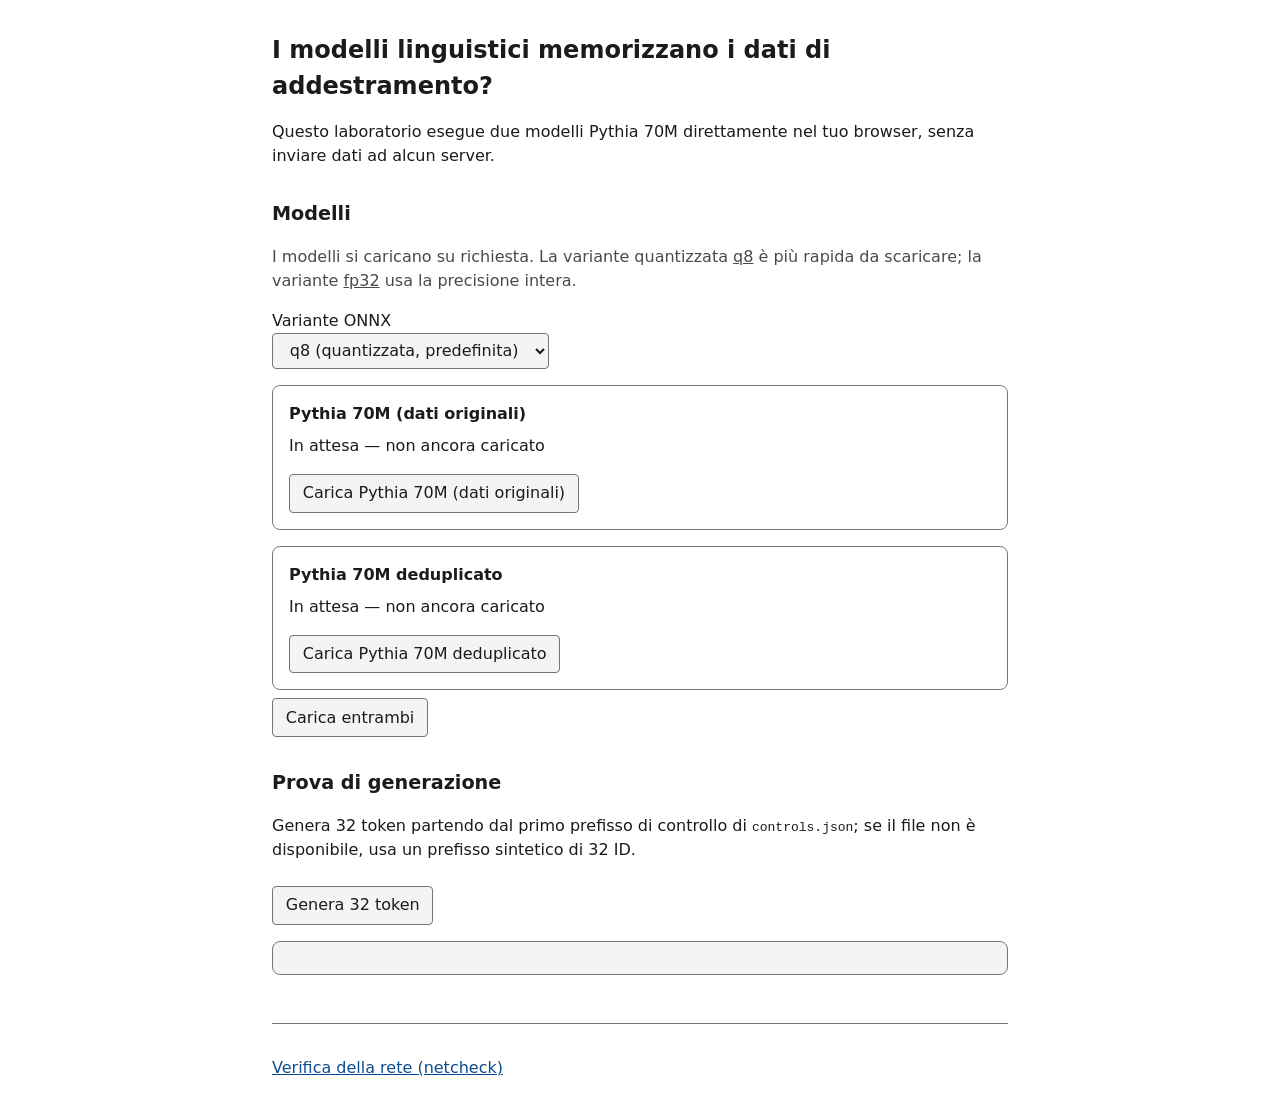
==== site/index.html @ d727bb98 "Aggiunge scheletro della webapp, moduli e caricamento dei modelli Co-authored-by: monaripietro <mona" ====
<!doctype html>
<html lang="it">
<head>
  <meta charset="utf-8">
  <meta name="viewport" content="width=device-width, initial-scale=1">
  <title>Lab estrazione dati di addestramento</title>
  <link rel="stylesheet" href="style.css">
  <script type="module" src="app.js"></script>
</head>
<body>
  <header>
    <h1>I modelli linguistici memorizzano i dati di addestramento?</h1>
    <p>
      Questo laboratorio esegue due modelli Pythia 70M direttamente nel tuo
      browser, senza inviare dati ad alcun server.
    </p>
  </header>
  <main>
    <section aria-labelledby="models-title">
      <h2 id="models-title">Modelli</h2>
      <p class="hint">
        I modelli si caricano su richiesta. La variante quantizzata
        <abbr title="quantizzazione a 8 bit">q8</abbr> è più rapida da scaricare;
        la variante <abbr title="virgola mobile a 32 bit">fp32</abbr> usa la
        precisione intera.
      </p>
      <label for="variant">Variante ONNX</label>
      <select id="variant">
        <option value="q8" selected>q8 (quantizzata, predefinita)</option>
        <option value="fp32">fp32 (precisione intera)</option>
      </select>
      <div id="model-cards"></div>
      <button id="load-both" type="button">Carica entrambi</button>
    </section>
    <section aria-labelledby="debug-title">
      <h2 id="debug-title">Prova di generazione</h2>
      <p>
        Genera 32 token partendo dal primo prefisso di controllo di
        <code>controls.json</code>; se il file non è disponibile, usa un
        prefisso sintetico di 32 ID.
      </p>
      <button id="debug-generate" type="button">Genera 32 token</button>
      <output id="debug-output" for="debug-generate" aria-live="polite"></output>
    </section>
  </main>
  <footer>
    <p><a href="netcheck.html">Verifica della rete (netcheck)</a></p>
  </footer>
</body>
</html>
---- site/style.css ----
:root {
  color-scheme: light;
  --text: #1b1b1b;
  --muted: #4a4a4a;
  --background: #ffffff;
  --surface: #f4f4f4;
  --accent: #0d4d8c;
  --border: #767676;
}

* {
  box-sizing: border-box;
}

body {
  margin: 0 auto;
  max-width: 48rem;
  padding: 1rem;
  color: var(--text);
  background: var(--background);
  font-family: system-ui, sans-serif;
  line-height: 1.5;
}

h1 {
  font-size: 1.5rem;
}

h2 {
  font-size: 1.2rem;
  margin-top: 2rem;
}

a {
  color: var(--accent);
}

abbr {
  text-decoration: underline;
}

.hint {
  color: var(--muted);
}

label {
  display: block;
  margin-top: 1rem;
}

select,
button {
  font: inherit;
  padding: 0.4rem 0.8rem;
  border: 1px solid var(--border);
  border-radius: 0.25rem;
  background: var(--surface);
  color: var(--text);
}

button {
  cursor: pointer;
  margin-top: 0.5rem;
}

button:focus-visible,
select:focus-visible,
a:focus-visible {
  outline: 3px solid var(--accent);
  outline-offset: 2px;
}

button:disabled {
  cursor: not-allowed;
  opacity: 0.6;
}

#model-cards {
  display: grid;
  gap: 1rem;
  margin-top: 1rem;
}

.model-card {
  border: 1px solid var(--border);
  border-radius: 0.5rem;
  padding: 1rem;
}

.model-card h3 {
  margin: 0 0 0.5rem;
  font-size: 1rem;
}

.model-status {
  min-height: 1.5em;
  margin: 0 0 0.5rem;
}

.model-status.is-error {
  font-weight: bold;
}

#debug-output {
  display: block;
  margin-top: 1rem;
  padding: 1rem;
  border: 1px solid var(--border);
  border-radius: 0.5rem;
  background: var(--surface);
  white-space: pre-wrap;
  overflow-wrap: anywhere;
}

footer {
  margin-top: 3rem;
  border-top: 1px solid var(--border);
  padding-top: 1rem;
}
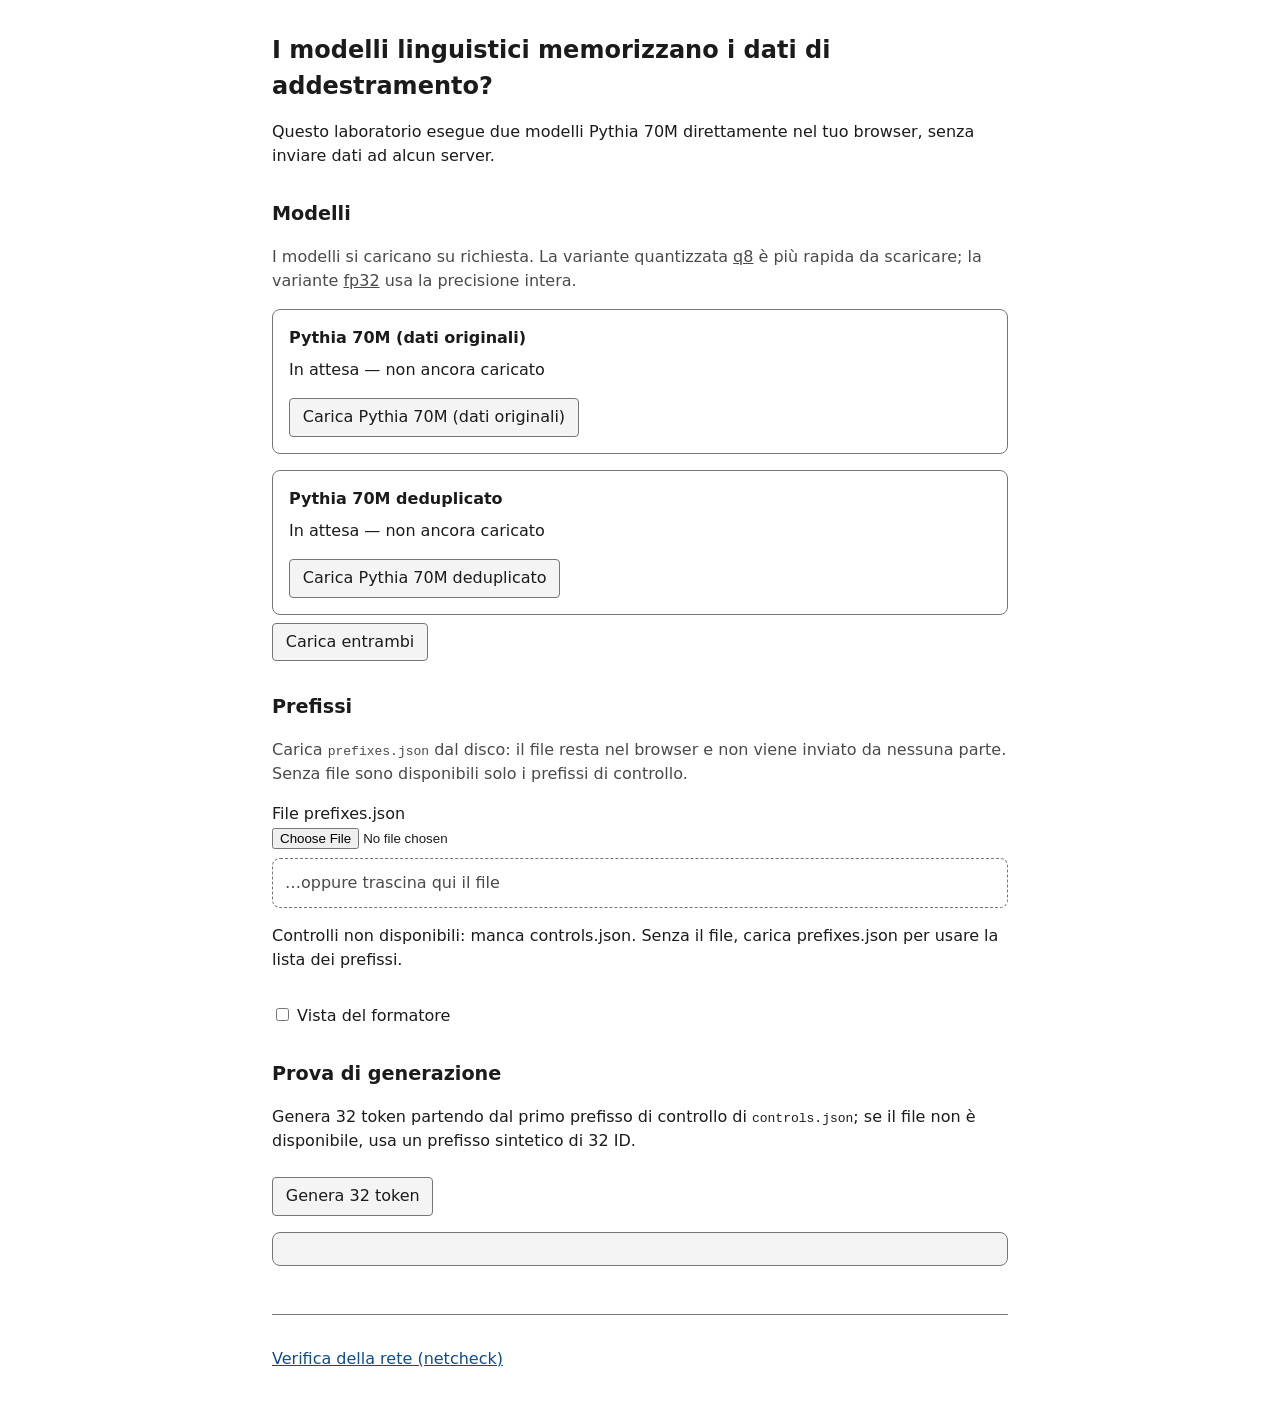
==== commit 18953c0c: "Aggiunge il caricamento dei prefissi, l'elenco unico e la vista del formatore Co-authored-by: monari" ====
--- a/site/index.html
+++ b/site/index.html
@@ -24,13 +24,35 @@
         la variante <abbr title="virgola mobile a 32 bit">fp32</abbr> usa la
         precisione intera.
       </p>
-      <label for="variant">Variante ONNX</label>
-      <select id="variant">
-        <option value="q8" selected>q8 (quantizzata, predefinita)</option>
-        <option value="fp32">fp32 (precisione intera)</option>
-      </select>
       <div id="model-cards"></div>
       <button id="load-both" type="button">Carica entrambi</button>
+    </section>
+    <section aria-labelledby="prefixes-title">
+      <h2 id="prefixes-title">Prefissi</h2>
+      <p class="hint">
+        Carica <code>prefixes.json</code> dal disco: il file resta nel browser
+        e non viene inviato da nessuna parte. Senza file sono disponibili solo
+        i prefissi di controllo.
+      </p>
+      <label for="prefix-file">File prefixes.json</label>
+      <input type="file" id="prefix-file" accept=".json,application/json">
+      <p id="prefix-dropzone" aria-hidden="true">
+        …oppure trascina qui il file
+      </p>
+      <p id="prefix-status" role="status"></p>
+      <ul id="prefix-list"></ul>
+      <p>
+        <label>
+          <input type="checkbox" id="trainer-view"> Vista del formatore
+        </label>
+      </p>
+      <div id="trainer-tools" hidden>
+        <label for="variant">Variante ONNX</label>
+        <select id="variant">
+          <option value="q8" selected>q8 (quantizzata, predefinita)</option>
+          <option value="fp32">fp32 (precisione intera)</option>
+        </select>
+      </div>
     </section>
     <section aria-labelledby="debug-title">
       <h2 id="debug-title">Prova di generazione</h2>
--- a/site/style.css
+++ b/site/style.css
@@ -117,3 +117,54 @@
   border-top: 1px solid var(--border);
   padding-top: 1rem;
 }
+
+#prefix-dropzone {
+  margin: 0.5rem 0;
+  padding: 0.75rem;
+  border: 1px dashed var(--border);
+  border-radius: 0.5rem;
+  color: var(--muted);
+}
+
+#prefix-dropzone.is-dragging {
+  border-color: var(--accent);
+  color: var(--text);
+}
+
+#prefix-list {
+  list-style: none;
+  margin: 1rem 0;
+  padding: 0;
+  display: grid;
+  gap: 0.5rem;
+}
+
+.prefix-item {
+  border: 1px solid var(--border);
+  border-radius: 0.5rem;
+  padding: 0.5rem 0.75rem;
+}
+
+.trainer-details {
+  margin: 0.5rem 0 0;
+  display: grid;
+  gap: 0.25rem;
+}
+
+.trainer-details div {
+  display: flex;
+  gap: 0.5rem;
+}
+
+.trainer-details dt {
+  color: var(--muted);
+  min-width: 11rem;
+}
+
+.trainer-details dd {
+  margin: 0;
+}
+
+#trainer-tools {
+  margin-top: 1rem;
+}
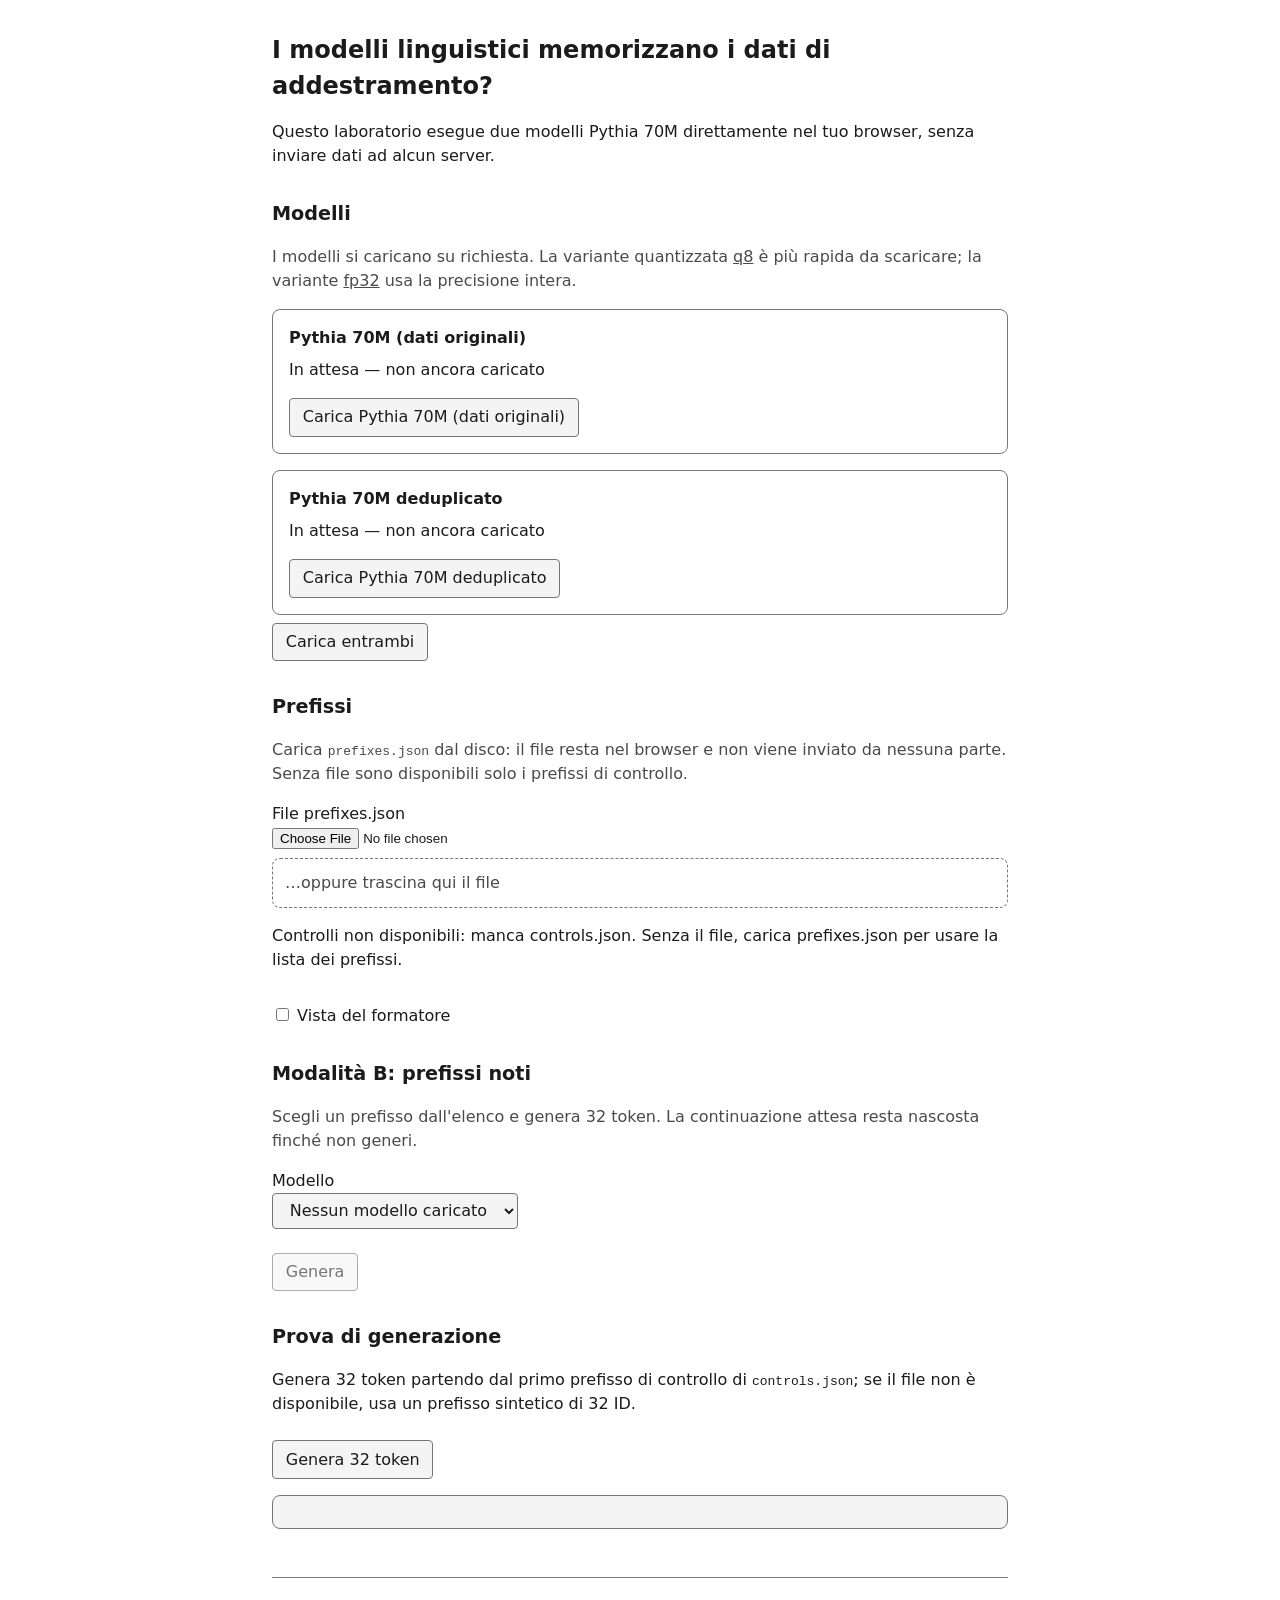
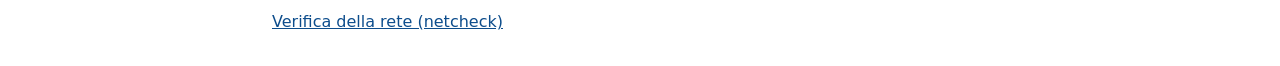
==== commit ad04e14b: "Aggiunge l'interfaccia della modalità B con evidenziazione per token Co-authored-by: monaripietro <m" ====
--- a/site/index.html
+++ b/site/index.html
@@ -54,6 +54,34 @@
         </select>
       </div>
     </section>
+    <section aria-labelledby="mode-b-title">
+      <h2 id="mode-b-title">Modalità B: prefissi noti</h2>
+      <p class="hint">
+        Scegli un prefisso dall'elenco e genera 32 token. La continuazione
+        attesa resta nascosta finché non generi.
+      </p>
+      <label for="b-model">Modello</label>
+      <select id="b-model">
+        <option value="">Nessun modello caricato</option>
+      </select>
+      <p>
+        <button id="b-generate" type="button" disabled>Genera</button>
+      </p>
+      <p id="b-status" role="status"></p>
+      <div id="b-result" hidden>
+        <p id="b-summary" class="b-summary"></p>
+        <div class="b-columns">
+          <div>
+            <h3>Atteso</h3>
+            <ol id="b-expected" class="token-list"></ol>
+          </div>
+          <div>
+            <h3>Generato</h3>
+            <ol id="b-generated" class="token-list"></ol>
+          </div>
+        </div>
+      </div>
+    </section>
     <section aria-labelledby="debug-title">
       <h2 id="debug-title">Prova di generazione</h2>
       <p>
--- a/site/style.css
+++ b/site/style.css
@@ -168,3 +168,70 @@
 #trainer-tools {
   margin-top: 1rem;
 }
+
+.prefix-item-button {
+  display: block;
+  width: 100%;
+  text-align: left;
+  font: inherit;
+  padding: 0.4rem 0.6rem;
+  border: 1px solid var(--border);
+  border-radius: 0.5rem;
+  background: var(--surface);
+  color: var(--text);
+  cursor: pointer;
+  margin-top: 0;
+}
+
+.prefix-item-button .prefix-preview {
+  display: block;
+  color: var(--muted);
+  overflow-wrap: anywhere;
+}
+
+.prefix-item-button.is-selected {
+  border-color: var(--accent);
+  box-shadow: inset 0 0 0 1px var(--accent);
+}
+
+.b-summary {
+  font-weight: bold;
+}
+
+.b-columns {
+  display: grid;
+  grid-template-columns: 1fr 1fr;
+  gap: 1rem;
+}
+
+.b-columns h3 {
+  font-size: 1rem;
+  margin: 0.5rem 0;
+}
+
+.token-list {
+  list-style: none;
+  margin: 0;
+  padding: 0;
+  display: flex;
+  flex-wrap: wrap;
+  gap: 0.25rem;
+}
+
+.token-list li {
+  padding: 0.1rem 0.25rem;
+  border-radius: 0.25rem;
+  border: 1px solid var(--border);
+}
+
+.token-list .token-different {
+  border-style: solid;
+  text-decoration: underline;
+  font-weight: bold;
+}
+
+@media (max-width: 40rem) {
+  .b-columns {
+    grid-template-columns: 1fr;
+  }
+}
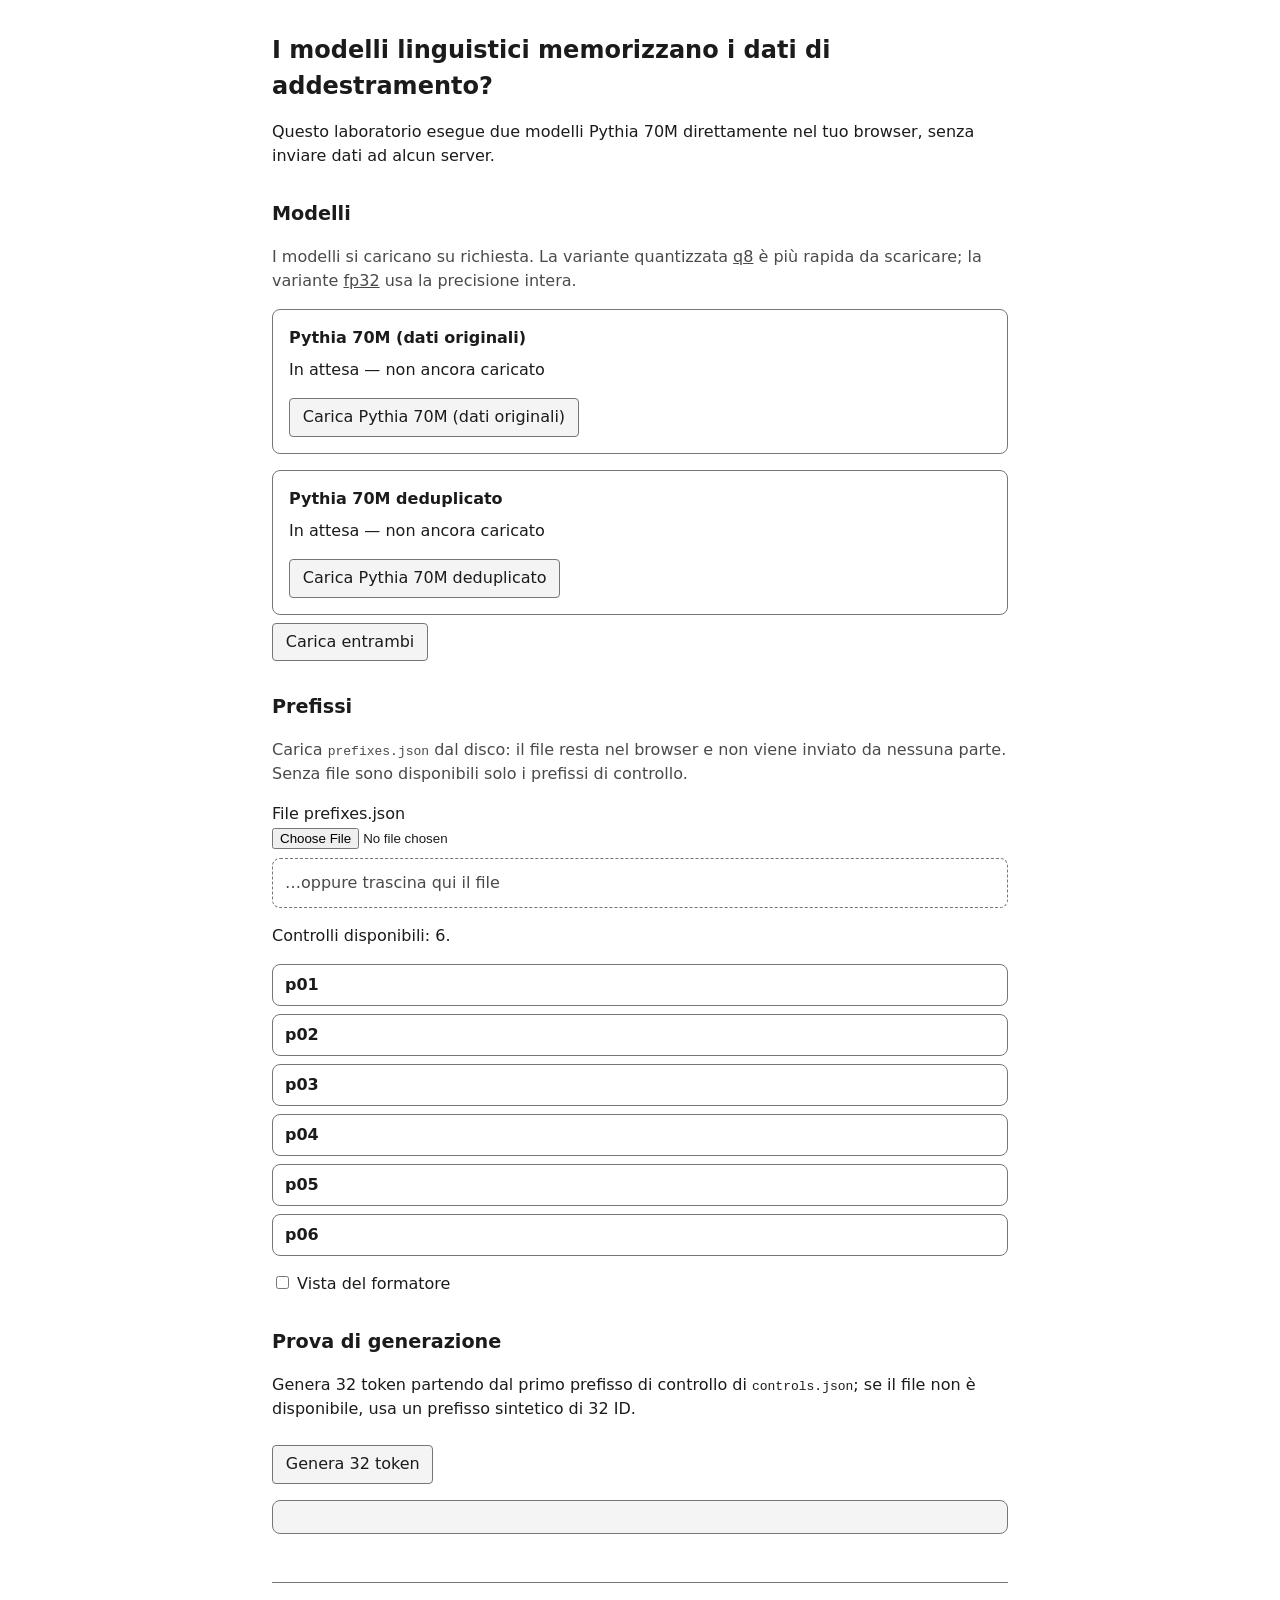
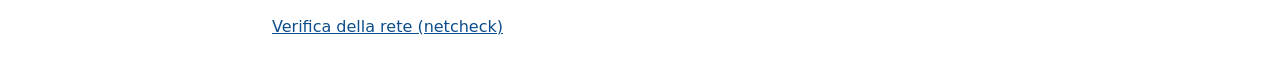
==== commit a25e8bc4: "Merge pull request #52 from monaripietro/feat/S2-prefissi S2-B: caricamento e validazione dei prefis" ====
--- a/site/index.html
+++ b/site/index.html
@@ -54,34 +54,6 @@
         </select>
       </div>
     </section>
-    <section aria-labelledby="mode-b-title">
-      <h2 id="mode-b-title">Modalità B: prefissi noti</h2>
-      <p class="hint">
-        Scegli un prefisso dall'elenco e genera 32 token. La continuazione
-        attesa resta nascosta finché non generi.
-      </p>
-      <label for="b-model">Modello</label>
-      <select id="b-model">
-        <option value="">Nessun modello caricato</option>
-      </select>
-      <p>
-        <button id="b-generate" type="button" disabled>Genera</button>
-      </p>
-      <p id="b-status" role="status"></p>
-      <div id="b-result" hidden>
-        <p id="b-summary" class="b-summary"></p>
-        <div class="b-columns">
-          <div>
-            <h3>Atteso</h3>
-            <ol id="b-expected" class="token-list"></ol>
-          </div>
-          <div>
-            <h3>Generato</h3>
-            <ol id="b-generated" class="token-list"></ol>
-          </div>
-        </div>
-      </div>
-    </section>
     <section aria-labelledby="debug-title">
       <h2 id="debug-title">Prova di generazione</h2>
       <p>
--- a/site/style.css
+++ b/site/style.css
@@ -168,70 +168,3 @@
 #trainer-tools {
   margin-top: 1rem;
 }
-
-.prefix-item-button {
-  display: block;
-  width: 100%;
-  text-align: left;
-  font: inherit;
-  padding: 0.4rem 0.6rem;
-  border: 1px solid var(--border);
-  border-radius: 0.5rem;
-  background: var(--surface);
-  color: var(--text);
-  cursor: pointer;
-  margin-top: 0;
-}
-
-.prefix-item-button .prefix-preview {
-  display: block;
-  color: var(--muted);
-  overflow-wrap: anywhere;
-}
-
-.prefix-item-button.is-selected {
-  border-color: var(--accent);
-  box-shadow: inset 0 0 0 1px var(--accent);
-}
-
-.b-summary {
-  font-weight: bold;
-}
-
-.b-columns {
-  display: grid;
-  grid-template-columns: 1fr 1fr;
-  gap: 1rem;
-}
-
-.b-columns h3 {
-  font-size: 1rem;
-  margin: 0.5rem 0;
-}
-
-.token-list {
-  list-style: none;
-  margin: 0;
-  padding: 0;
-  display: flex;
-  flex-wrap: wrap;
-  gap: 0.25rem;
-}
-
-.token-list li {
-  padding: 0.1rem 0.25rem;
-  border-radius: 0.25rem;
-  border: 1px solid var(--border);
-}
-
-.token-list .token-different {
-  border-style: solid;
-  text-decoration: underline;
-  font-weight: bold;
-}
-
-@media (max-width: 40rem) {
-  .b-columns {
-    grid-template-columns: 1fr;
-  }
-}
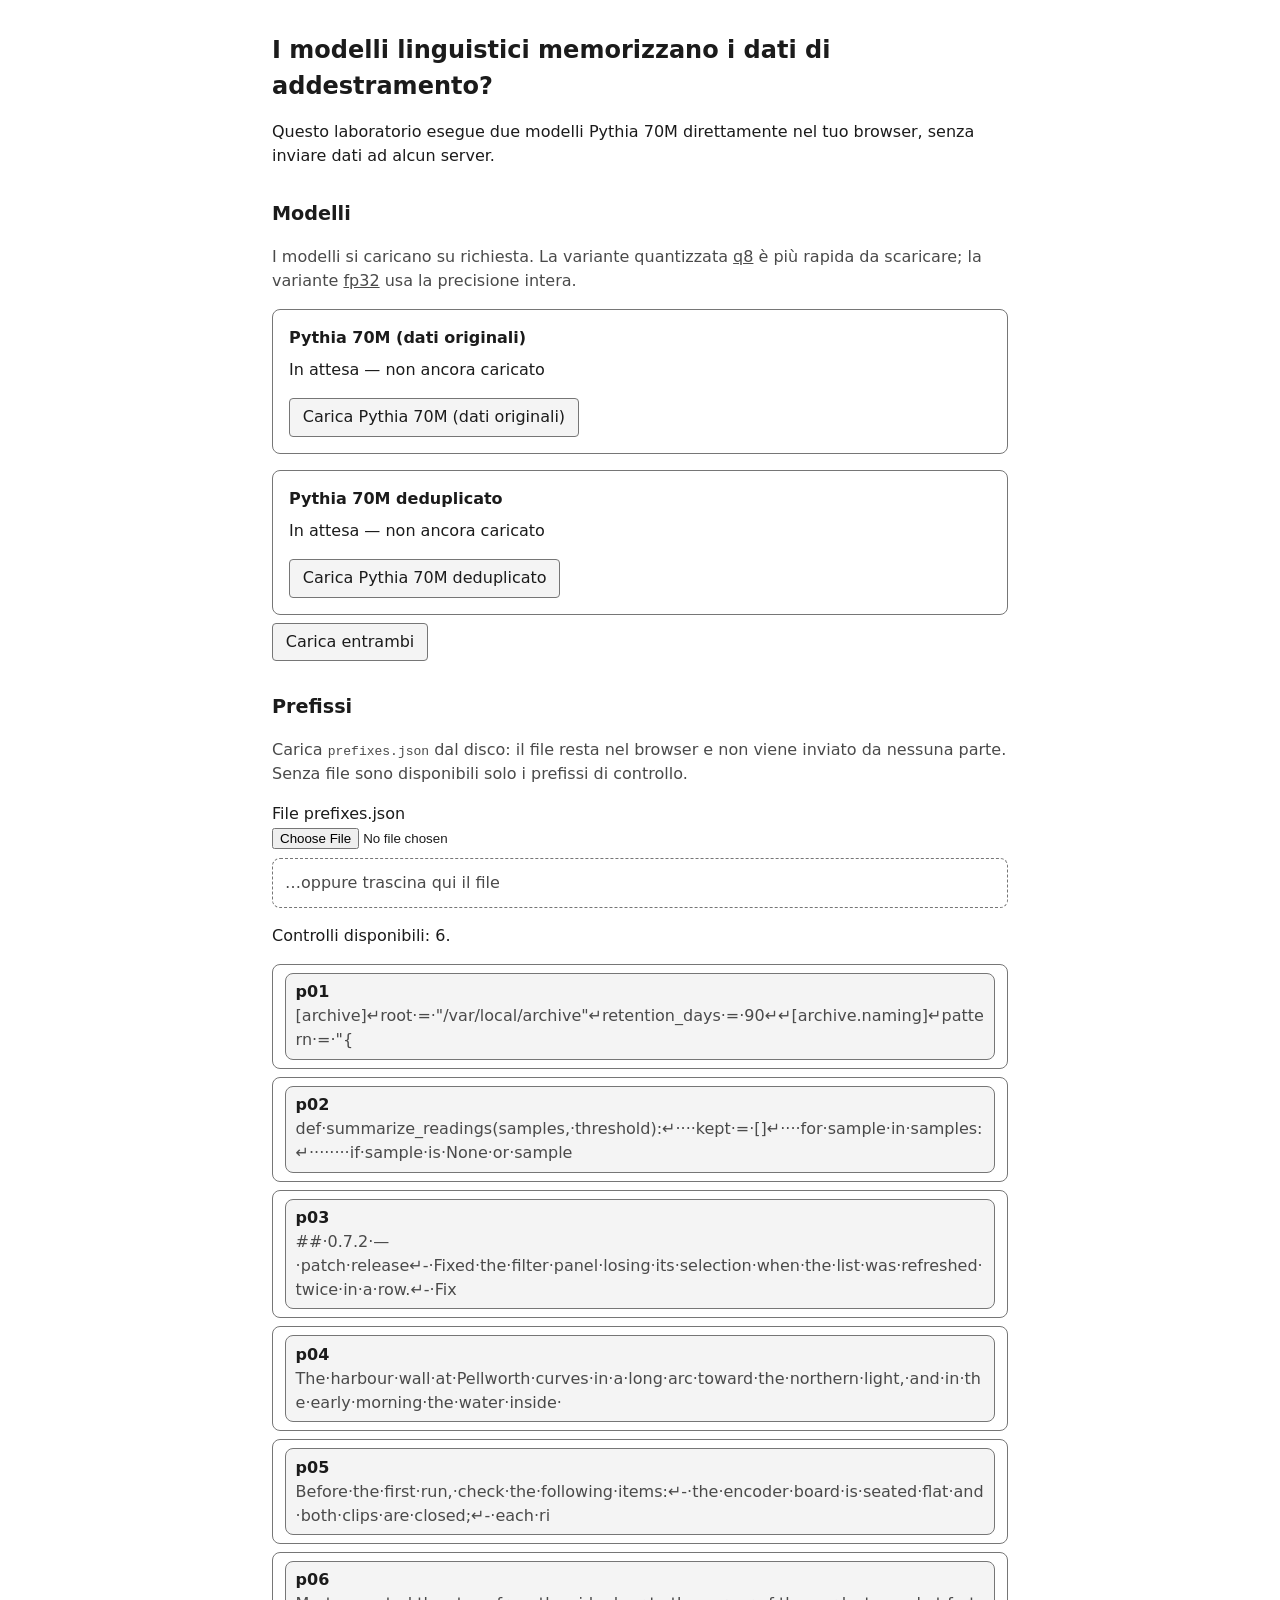
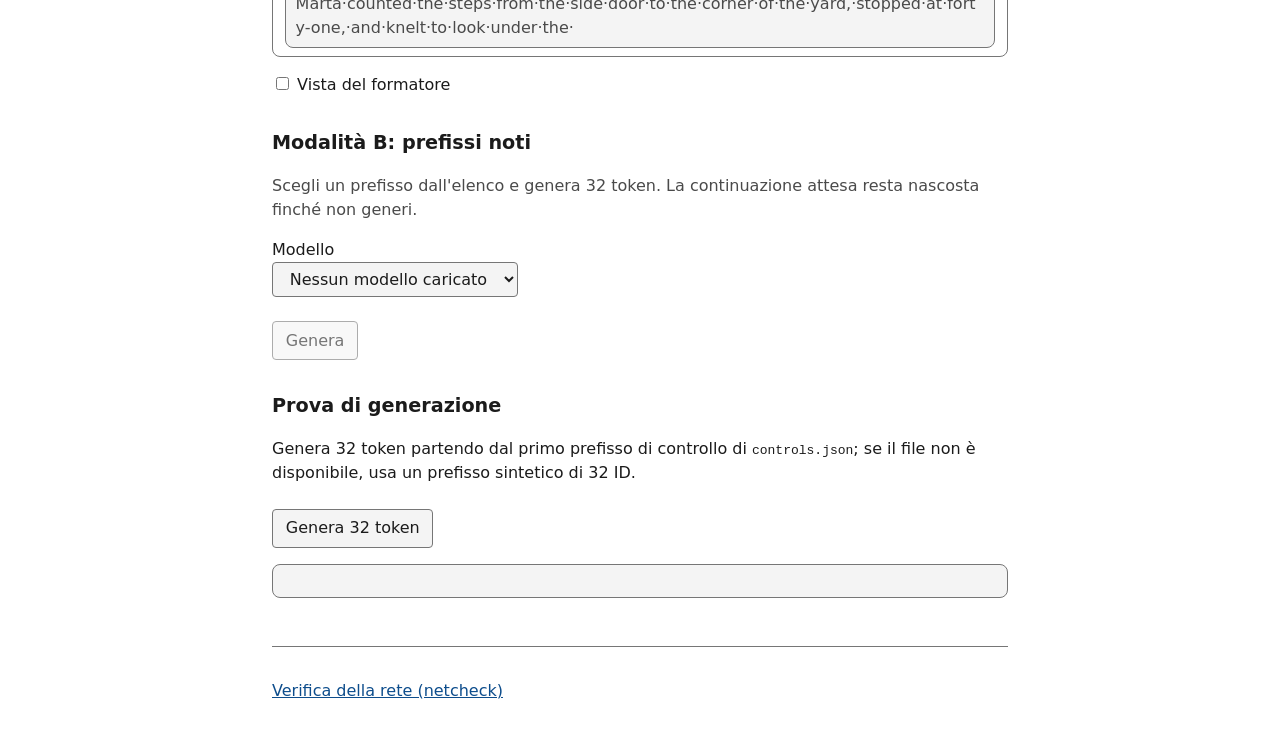
==== commit b3ba46ce: "Merge pull request #56 from monaripietro/feat/S2-modalita-b-ui S2-C (parte 2): interfaccia della mod" ====
--- a/site/index.html
+++ b/site/index.html
@@ -54,6 +54,34 @@
         </select>
       </div>
     </section>
+    <section aria-labelledby="mode-b-title">
+      <h2 id="mode-b-title">Modalità B: prefissi noti</h2>
+      <p class="hint">
+        Scegli un prefisso dall'elenco e genera 32 token. La continuazione
+        attesa resta nascosta finché non generi.
+      </p>
+      <label for="b-model">Modello</label>
+      <select id="b-model">
+        <option value="">Nessun modello caricato</option>
+      </select>
+      <p>
+        <button id="b-generate" type="button" disabled>Genera</button>
+      </p>
+      <p id="b-status" role="status"></p>
+      <div id="b-result" hidden>
+        <p id="b-summary" class="b-summary"></p>
+        <div class="b-columns">
+          <div>
+            <h3>Atteso</h3>
+            <ol id="b-expected" class="token-list"></ol>
+          </div>
+          <div>
+            <h3>Generato</h3>
+            <ol id="b-generated" class="token-list"></ol>
+          </div>
+        </div>
+      </div>
+    </section>
     <section aria-labelledby="debug-title">
       <h2 id="debug-title">Prova di generazione</h2>
       <p>
--- a/site/style.css
+++ b/site/style.css
@@ -168,3 +168,70 @@
 #trainer-tools {
   margin-top: 1rem;
 }
+
+.prefix-item-button {
+  display: block;
+  width: 100%;
+  text-align: left;
+  font: inherit;
+  padding: 0.4rem 0.6rem;
+  border: 1px solid var(--border);
+  border-radius: 0.5rem;
+  background: var(--surface);
+  color: var(--text);
+  cursor: pointer;
+  margin-top: 0;
+}
+
+.prefix-item-button .prefix-preview {
+  display: block;
+  color: var(--muted);
+  overflow-wrap: anywhere;
+}
+
+.prefix-item-button.is-selected {
+  border-color: var(--accent);
+  box-shadow: inset 0 0 0 1px var(--accent);
+}
+
+.b-summary {
+  font-weight: bold;
+}
+
+.b-columns {
+  display: grid;
+  grid-template-columns: 1fr 1fr;
+  gap: 1rem;
+}
+
+.b-columns h3 {
+  font-size: 1rem;
+  margin: 0.5rem 0;
+}
+
+.token-list {
+  list-style: none;
+  margin: 0;
+  padding: 0;
+  display: flex;
+  flex-wrap: wrap;
+  gap: 0.25rem;
+}
+
+.token-list li {
+  padding: 0.1rem 0.25rem;
+  border-radius: 0.25rem;
+  border: 1px solid var(--border);
+}
+
+.token-list .token-different {
+  border-style: solid;
+  text-decoration: underline;
+  font-weight: bold;
+}
+
+@media (max-width: 40rem) {
+  .b-columns {
+    grid-template-columns: 1fr;
+  }
+}
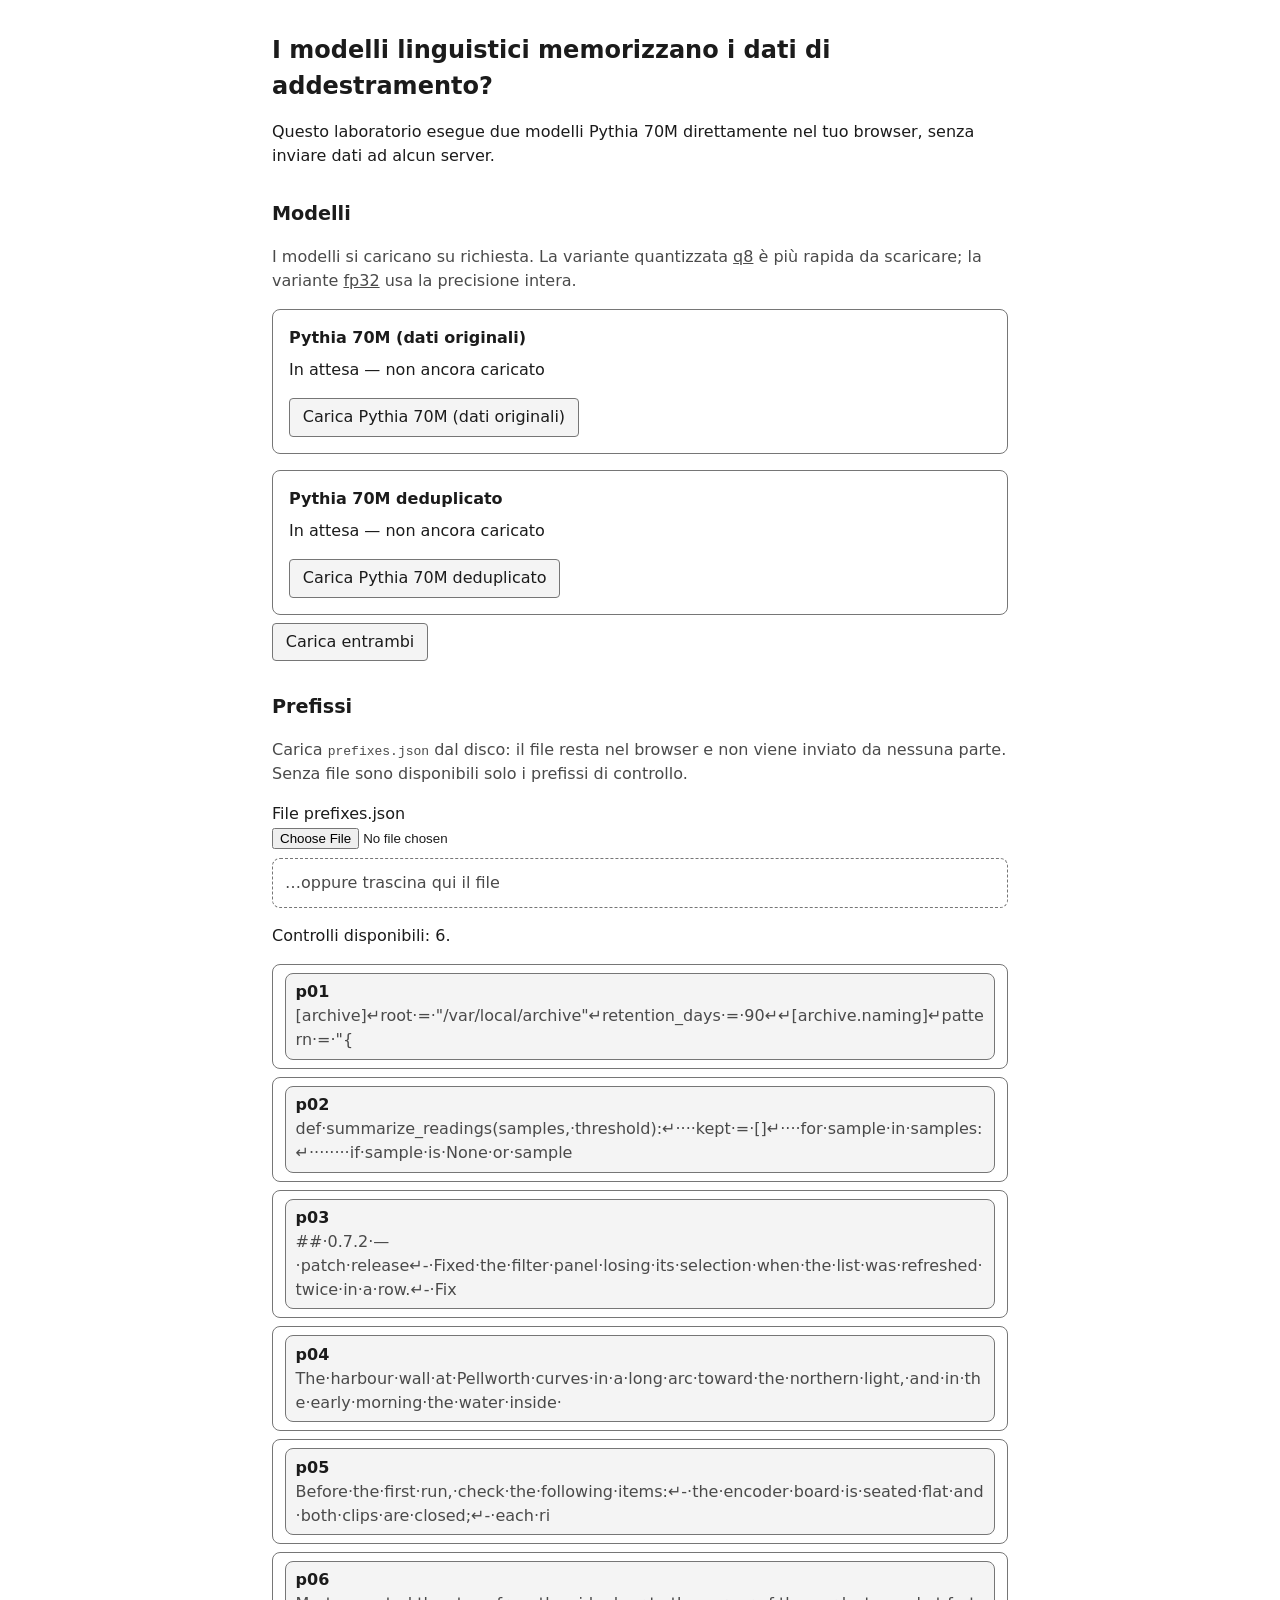
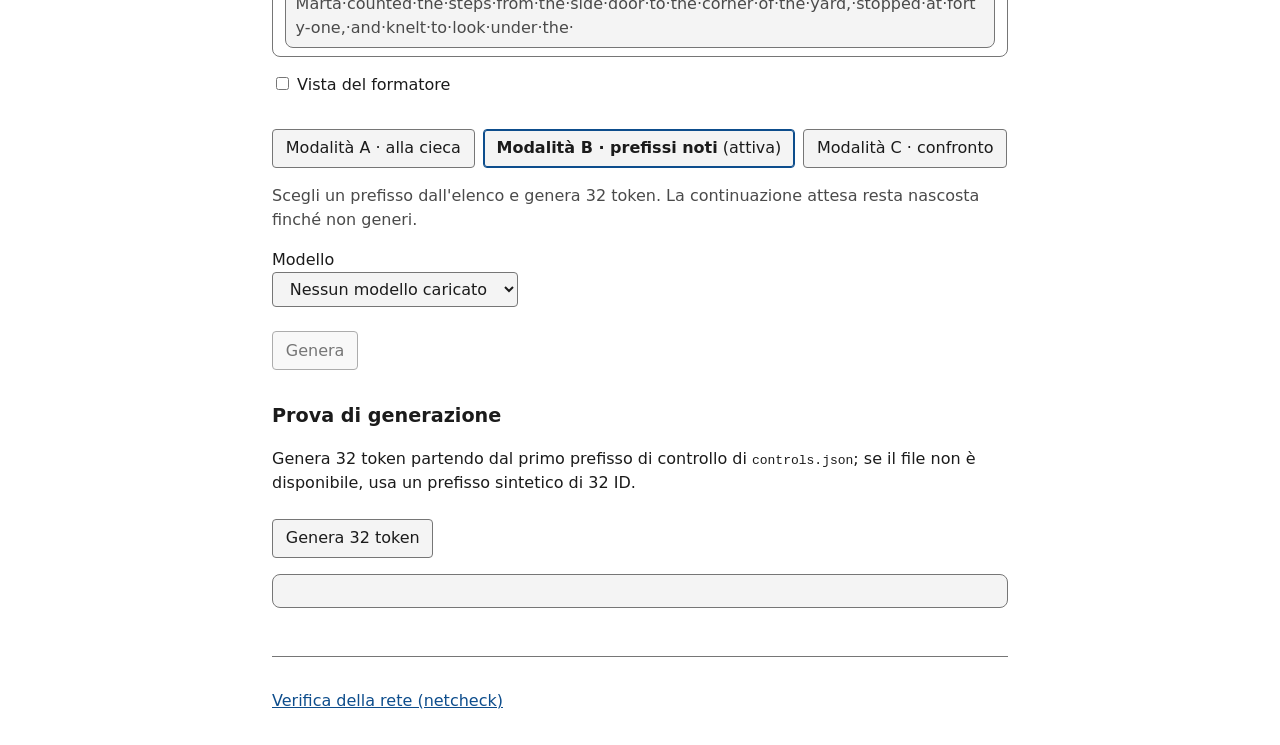
==== commit 1165b6c7: "Aggiunge le modalità A e C con navigazione a schede Co-authored-by: monaripietro <monaripietro@users" ====
--- a/site/index.html
+++ b/site/index.html
@@ -52,10 +52,57 @@
           <option value="q8" selected>q8 (quantizzata, predefinita)</option>
           <option value="fp32">fp32 (precisione intera)</option>
         </select>
+        <h3>Esecuzione di tutte le voci</h3>
+        <p>
+          <label>
+            <input type="checkbox" id="batch-both"> Su entrambi i modelli
+          </label>
+        </p>
+        <p>
+          <button id="batch-run" type="button">Esegui tutti</button>
+          <button id="batch-stop" type="button" disabled>Interrompi</button>
+        </p>
+        <p id="batch-progress" role="status"></p>
+        <div id="batch-result" hidden>
+          <table id="batch-table"></table>
+          <ul id="batch-summary"></ul>
+          <p>
+            <button id="batch-copy-md" type="button">Copia tabella</button>
+            <button id="batch-copy-tsv" type="button">Copia per il foglio</button>
+          </p>
+        </div>
       </div>
     </section>
-    <section aria-labelledby="mode-b-title">
-      <h2 id="mode-b-title">Modalità B: prefissi noti</h2>
+    <nav aria-label="Modalità" class="mode-tabs">
+      <button type="button" class="mode-tab" data-mode="a" aria-pressed="false">Modalità A · alla cieca</button>
+      <button type="button" class="mode-tab" data-mode="b" aria-pressed="true">Modalità B · prefissi noti</button>
+      <button type="button" class="mode-tab" data-mode="c" aria-pressed="false">Modalità C · confronto</button>
+    </nav>
+    <section aria-labelledby="mode-a-title" id="mode-a-section" hidden>
+      <h2 id="mode-a-title">Modalità A: alla cieca</h2>
+      <p class="hint">
+        Scrivi un testo libero e genera 32 token. Il testo resta nel browser:
+        non viene inviato da nessuna parte.
+      </p>
+      <label for="a-model">Modello</label>
+      <select id="a-model">
+        <option value="">Nessun modello caricato</option>
+      </select>
+      <label for="a-text">Testo di partenza</label>
+      <textarea id="a-text" rows="4" placeholder="Scrivi qui il testo di partenza…"></textarea>
+      <p>
+        <button id="a-generate" type="button" disabled>Genera</button>
+      </p>
+      <p id="a-status" role="status"></p>
+      <div id="a-result" hidden>
+        <p class="hint">
+          Nota didattica: senza sapere che cosa cercare, questo output non dice
+          se il testo è stato memorizzato dal modello.
+        </p>
+        <p id="a-output" class="a-output"></p>
+      </div>
+    </section>
+    <section aria-labelledby="mode-b-title" id="mode-b-section">
       <p class="hint">
         Scegli un prefisso dall'elenco e genera 32 token. La continuazione
         attesa resta nascosta finché non generi.
@@ -82,6 +129,47 @@
         </div>
       </div>
     </section>
+    <section aria-labelledby="mode-c-title" id="mode-c-section" hidden>
+      <h2 id="mode-c-title">Modalità C: confronto tra i due modelli</h2>
+      <p class="hint">
+        Lo stesso prefisso, per ID, eseguito su entrambi i modelli: il primo è
+        addestrato sui dati originali, il secondo sui dati deduplicati.
+        Scegli un prefisso dall'elenco della modalità B e premi «Confronta».
+      </p>
+      <p>
+        <button id="c-compare" type="button" disabled>Confronta</button>
+      </p>
+      <p id="c-status" role="status"></p>
+      <div id="c-result" hidden>
+        <div class="c-columns">
+          <div>
+            <h3 id="c-duped-title">Pythia 70M (dati originali)</h3>
+            <p id="c-duped-summary" class="b-summary"></p>
+            <h4>Atteso</h4>
+            <ol id="c-duped-expected" class="token-list"></ol>
+            <h4>Generato</h4>
+            <ol id="c-duped-generated" class="token-list"></ol>
+          </div>
+          <div>
+            <h3 id="c-deduped-title">Pythia 70M deduplicato</h3>
+            <p id="c-deduped-summary" class="b-summary"></p>
+            <h4>Atteso</h4>
+            <ol id="c-deduped-expected" class="token-list"></ol>
+            <h4>Generato</h4>
+            <ol id="c-deduped-generated" class="token-list"></ol>
+          </div>
+        </div>
+      </div>
+      <aside class="c-facts" aria-labelledby="c-facts-title">
+        <h3 id="c-facts-title">I dati di addestramento</h3>
+        <p>
+          Le sequenze memorizzate conosciute sono
+          <a href="https://huggingface.co/datasets/EleutherAI/pythia-memorized-evals" rel="noopener">463.953 per il modello sui dati originali</a>
+          e 411.448 per quello sui dati deduplicati: una differenza di circa
+          l'11 %. Gli indici dei due insiemi non sono confrontabili.
+        </p>
+      </aside>
+    </section>
     <section aria-labelledby="debug-title">
       <h2 id="debug-title">Prova di generazione</h2>
       <p>
--- a/site/style.css
+++ b/site/style.css
@@ -235,3 +235,95 @@
     grid-template-columns: 1fr;
   }
 }
+
+#trainer-tools h3 {
+  font-size: 1rem;
+  margin: 1.5rem 0 0.5rem;
+}
+
+#batch-table {
+  border-collapse: collapse;
+  margin: 1rem 0;
+}
+
+#batch-table th,
+#batch-table td {
+  border: 1px solid var(--border);
+  padding: 0.25rem 0.5rem;
+  text-align: left;
+}
+
+#batch-summary {
+  margin: 0.5rem 0 1rem;
+  padding-left: 1.5rem;
+}
+
+.mode-tabs {
+  display: flex;
+  flex-wrap: wrap;
+  gap: 0.5rem;
+  margin: 2rem 0 1rem;
+}
+
+.mode-tab {
+  margin-top: 0;
+}
+
+.mode-tab.is-active {
+  font-weight: bold;
+  border-color: var(--accent);
+  box-shadow: inset 0 0 0 1px var(--accent);
+}
+
+.mode-tab.is-active::after {
+  content: " (attiva)";
+  font-weight: normal;
+}
+
+#a-text {
+  font: inherit;
+  width: 100%;
+  padding: 0.5rem;
+  border: 1px solid var(--border);
+  border-radius: 0.5rem;
+}
+
+.a-output {
+  border: 1px solid var(--border);
+  border-radius: 0.5rem;
+  padding: 0.75rem;
+  background: var(--surface);
+  white-space: pre-wrap;
+  overflow-wrap: anywhere;
+}
+
+.c-columns {
+  display: grid;
+  grid-template-columns: 1fr 1fr;
+  gap: 1rem;
+}
+
+.c-columns h3,
+.c-columns h4 {
+  font-size: 1rem;
+  margin: 0.5rem 0;
+}
+
+.c-facts {
+  margin-top: 1.5rem;
+  padding: 1rem;
+  border: 1px solid var(--border);
+  border-radius: 0.5rem;
+  background: var(--surface);
+}
+
+.c-facts h3 {
+  font-size: 1rem;
+  margin: 0 0 0.5rem;
+}
+
+@media (max-width: 40rem) {
+  .c-columns {
+    grid-template-columns: 1fr;
+  }
+}
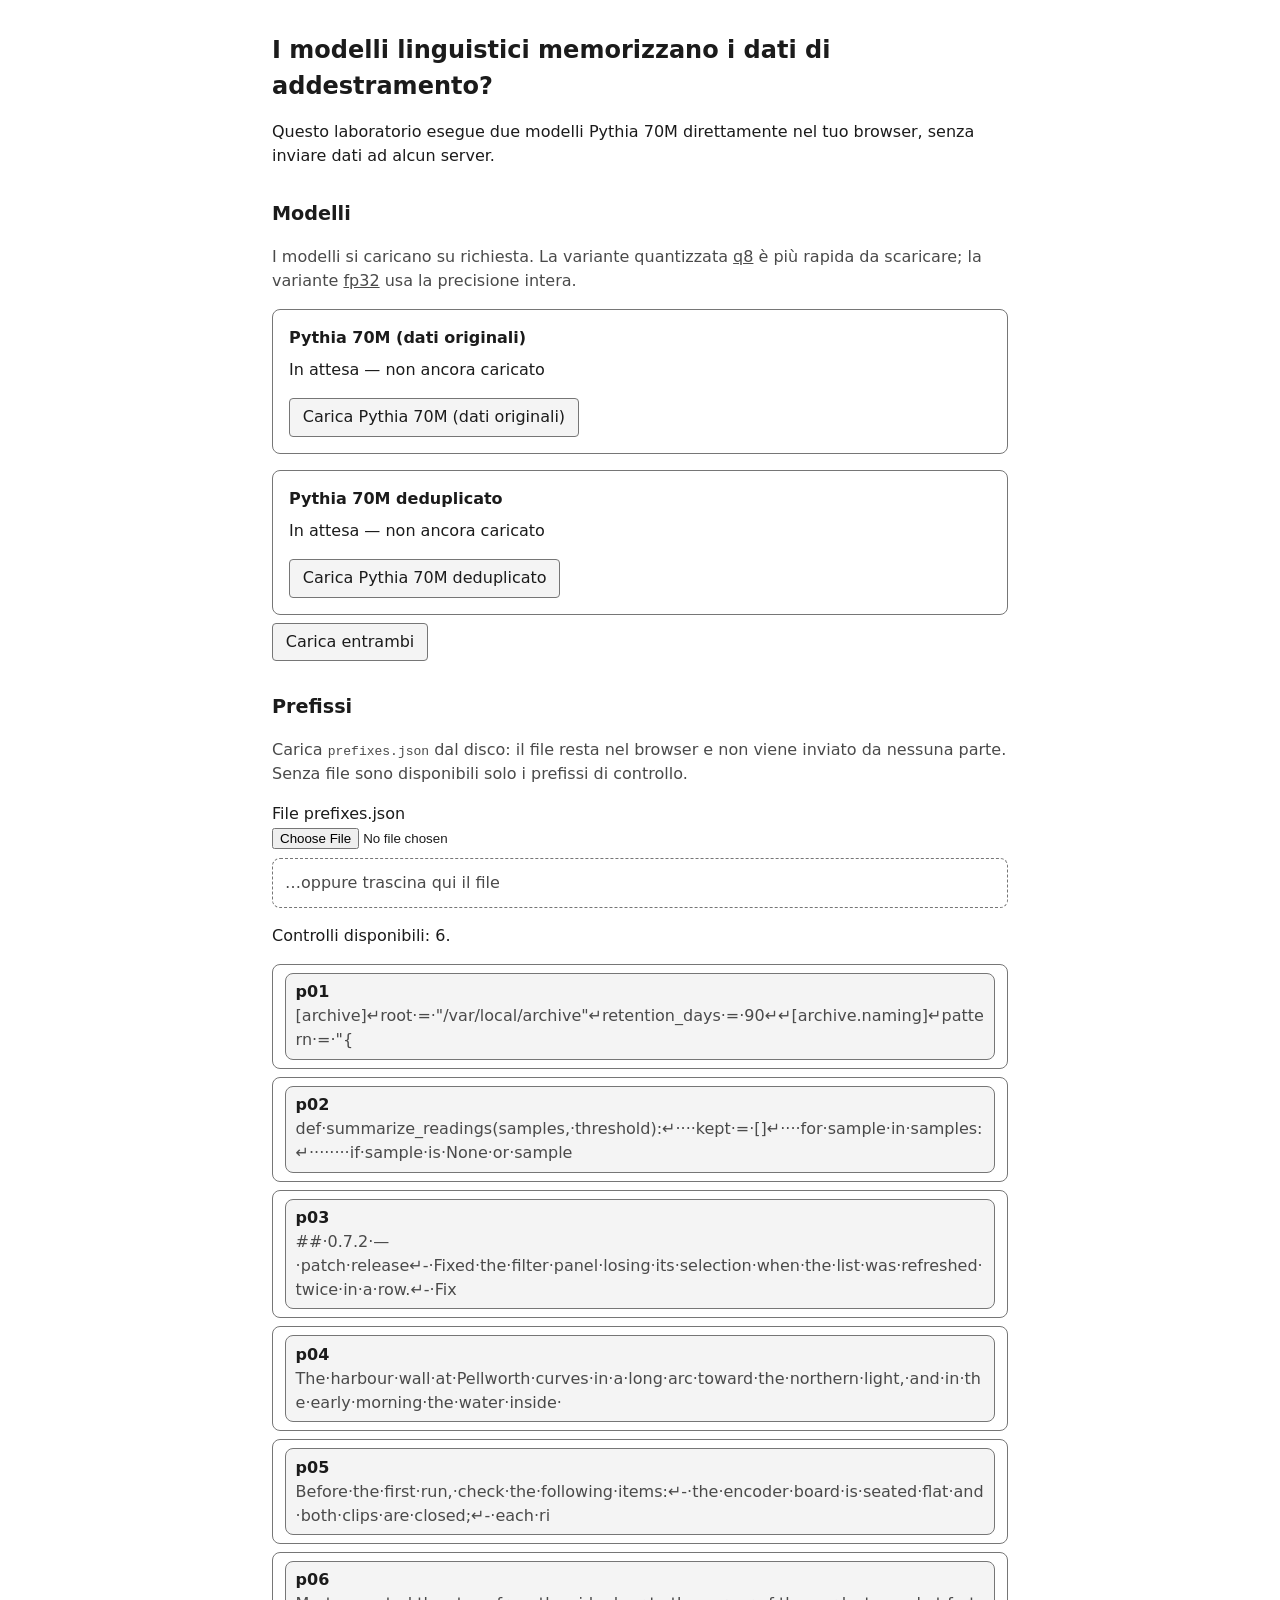
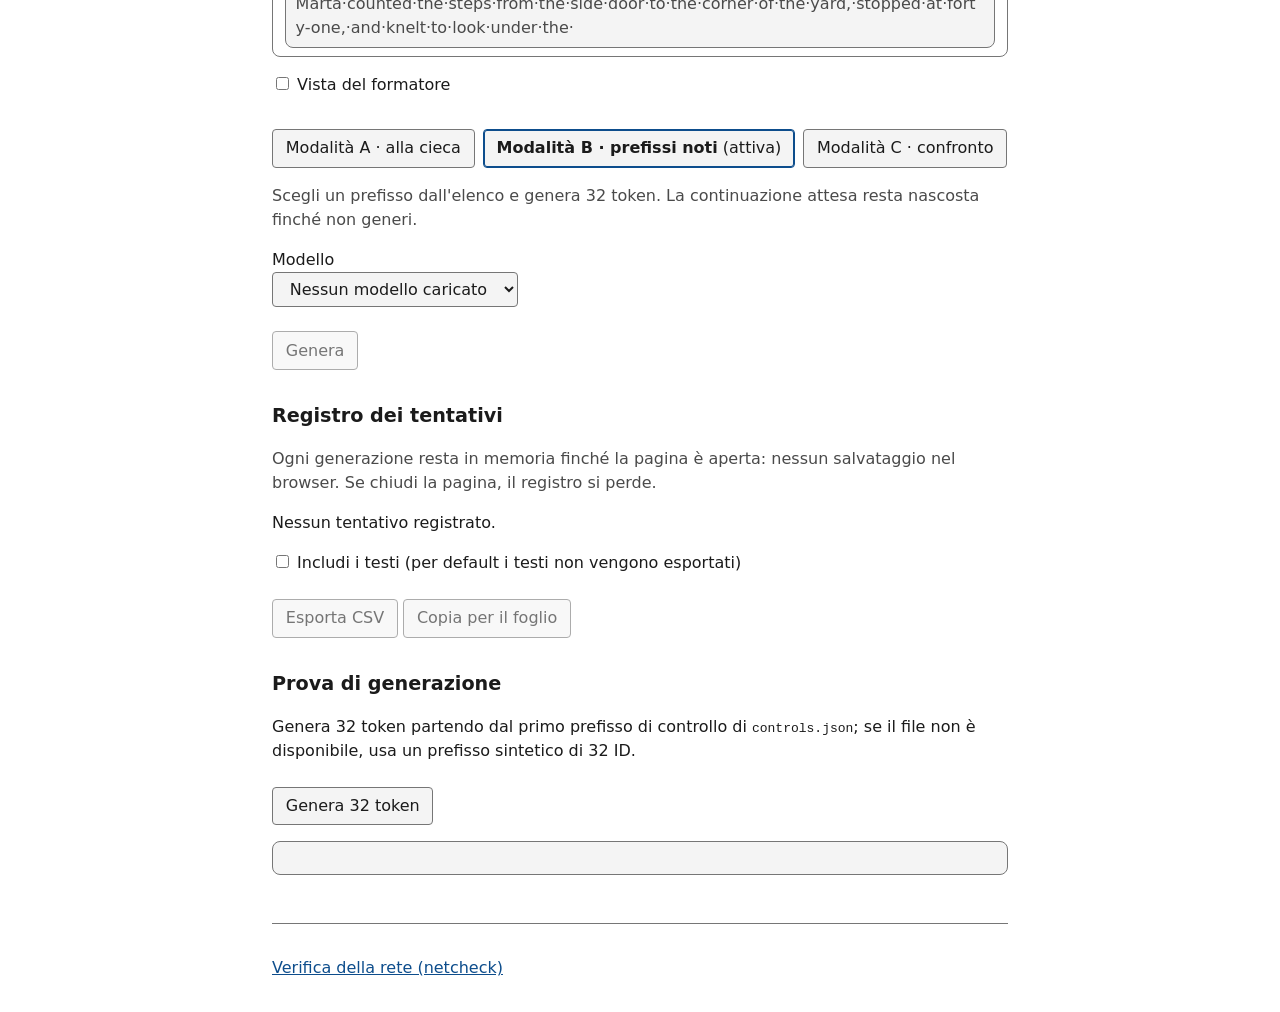
==== commit 5d0098be: "Aggiunge il registro dei tentativi con esportazione CSV e copia TSV Co-authored-by: monaripietro <mo" ====
--- a/site/index.html
+++ b/site/index.html
@@ -170,6 +170,23 @@
         </p>
       </aside>
     </section>
+    <section aria-labelledby="log-title">
+      <h2 id="log-title">Registro dei tentativi</h2>
+      <p class="hint">
+        Ogni generazione resta in memoria finché la pagina è aperta: nessun
+        salvataggio nel browser. Se chiudi la pagina, il registro si perde.
+      </p>
+      <p id="log-count" role="status">Nessun tentativo registrato.</p>
+      <p>
+        <label>
+          <input type="checkbox" id="log-texts"> Includi i testi (per default i testi non vengono esportati)
+        </label>
+      </p>
+      <p>
+        <button id="log-csv" type="button" disabled>Esporta CSV</button>
+        <button id="log-copy-tsv" type="button" disabled>Copia per il foglio</button>
+      </p>
+    </section>
     <section aria-labelledby="debug-title">
       <h2 id="debug-title">Prova di generazione</h2>
       <p>
